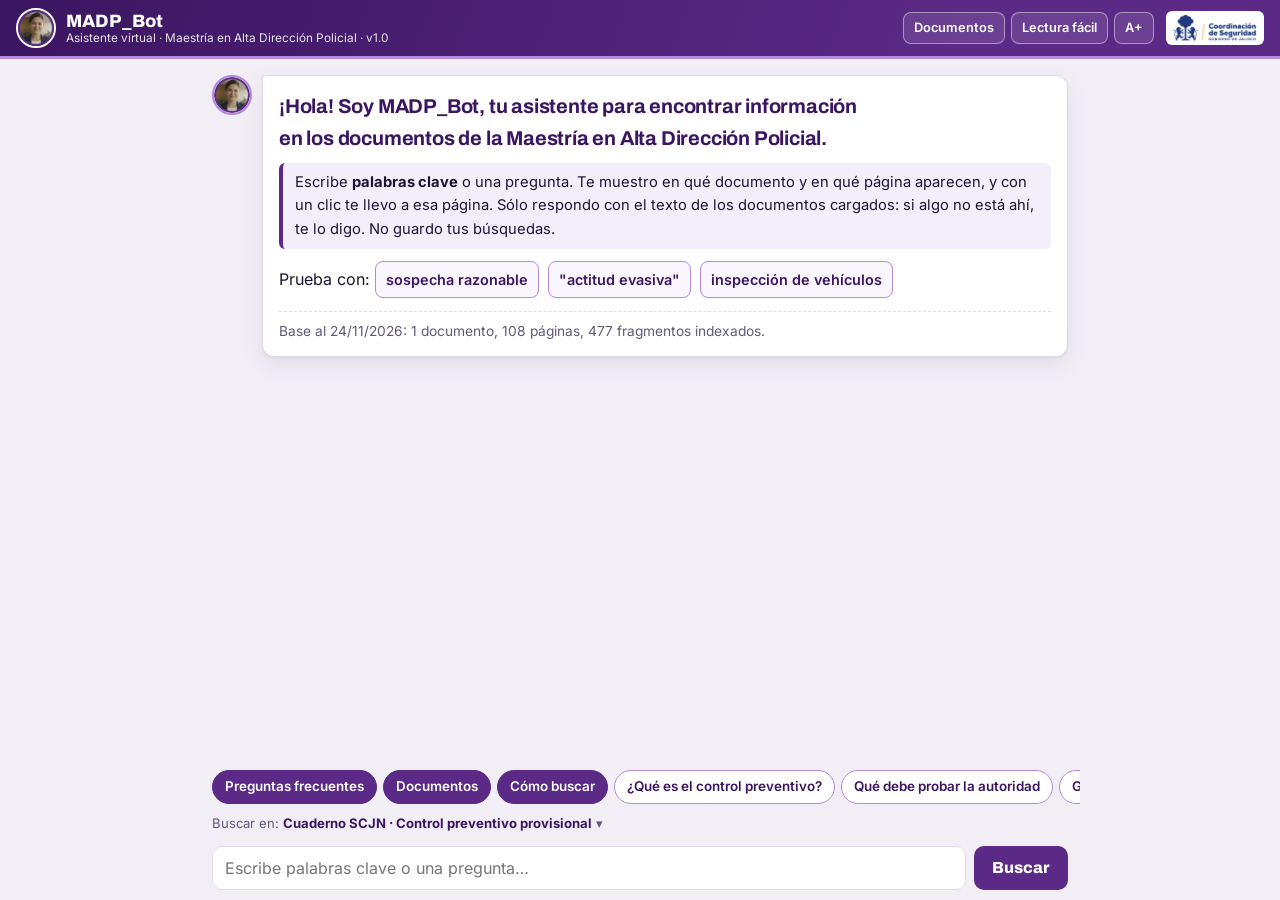
==== index.html @ 247e1f52 "MADP_Bot v1.0: buscador de documentos con visor PDF integrado Réplica del Asistente UIG (mismo estil" ====
<!DOCTYPE html>
<html lang="es">
<head>
<meta charset="utf-8">
<meta name="viewport" content="width=device-width, initial-scale=1, viewport-fit=cover">
<title>MADP_Bot</title>
<meta name="description" content="MADP_Bot: buscador privado de los documentos de la Maestría en Alta Dirección Policial, con salto a la página exacta.">
<meta name="theme-color" content="#3A1560">
<meta name="referrer" content="no-referrer">
<link rel="manifest" href="manifest.webmanifest">
<link rel="icon" type="image/png" href="assets/favicon.png">
<link rel="apple-touch-icon" href="assets/apple-touch-icon.png">
<meta name="apple-mobile-web-app-capable" content="yes">
<meta name="apple-mobile-web-app-title" content="MADP_Bot">
<link rel="stylesheet" href="assets/fuentes.css">
<link rel="stylesheet" href="styles.css">
</head>
<body>
<a class="saltar" href="#entrada">Ir a escribir tu búsqueda</a>

<header class="cab" id="cab">
  <div class="cab-id">
    <img class="cab-avatar" src="assets/violeta-96.webp" alt="" width="40" height="40">
    <div class="cab-tit"><b>MADP_Bot</b><span>Asistente virtual · Maestría en Alta Dirección Policial · v1.0</span></div>
  </div>
  <div class="cab-ajustes" id="cabAjustes">
    <button class="btn-ajuste" id="btnDocs" type="button">Documentos</button>
    <button class="btn-ajuste" id="btnFacil" type="button" role="switch" aria-checked="false">Lectura fácil</button>
    <button class="btn-ajuste" id="btnTexto" type="button" aria-label="Aumentar tamaño de letra">A+</button>
  </div>
  <button class="btn-menu" id="btnMenu" type="button" aria-expanded="false" aria-controls="cabAjustes">Ajustes</button>
  <img class="cab-logo" src="assets/logo-cges.png" alt="Coordinación General Estratégica de Seguridad, Gobierno de Jalisco" height="34">
</header>

<div class="aviso-red" id="avisoRed" role="status" hidden></div>

<main id="principal">
  <section class="chat" id="chat" aria-live="polite" aria-relevant="additions" aria-label="Conversación con MADP_Bot"></section>
</main>

<div class="sugerencias" id="sugerencias" aria-label="Accesos rápidos"></div>

<div class="filtro" id="filtro">
  <button type="button" id="btnFiltro" aria-expanded="false" aria-controls="panelFiltro">Buscar en: <b id="filtroTxt">todos los documentos</b> <span aria-hidden="true">▾</span></button>
  <div class="panel-filtro" id="panelFiltro" hidden></div>
</div>

<form class="entrada" id="formEntrada" autocomplete="off" role="search">
  <label for="entrada" class="oculto-sr">Escribe palabras clave o una pregunta</label>
  <textarea id="entrada" rows="1" maxlength="400" placeholder="Escribe palabras clave o una pregunta…" enterkeyhint="search"></textarea>
  <button type="submit" class="btn-enviar">Buscar</button>
</form>

<div class="visor" id="visor" role="dialog" aria-modal="true" aria-labelledby="visorTit" hidden>
  <div class="visor-barra" id="visorBarra">
    <button type="button" class="v-btn v-cerrar" id="vCerrar" aria-label="Cerrar visor">✕ Cerrar</button>
    <div class="visor-tit"><b id="visorTit"></b><span id="visorPag"></span></div>
    <button type="button" class="v-btn" id="vCompleta">Pantalla completa</button>
    <a class="v-btn v-prim" id="vIr" href="#" target="_blank" rel="noopener">Ir al PDF</a>
  </div>
  <button type="button" class="v-salir-completa" id="vSalirCompleta" hidden>Salir de pantalla completa</button>
  <iframe id="visorMarco" title="Visor de documentos PDF" allow="fullscreen"></iframe>
</div>

<div class="instalar" id="instalar" role="dialog" aria-labelledby="instTit" hidden>
  <img src="assets/violeta-96.webp" alt="" width="44" height="44">
  <div><b id="instTit">Instala MADP_Bot</b><span id="instTxt">Quedará en tu dispositivo y funcionará sin internet.</span></div>
  <button type="button" id="instSi" class="btn-prim">Instalar</button>
  <button type="button" id="instNo" class="btn-sec" aria-label="Ahora no">Ahora no</button>
</div>

<div id="zonaImpresion" aria-hidden="true"></div>

<script src="app.js" defer></script>
</body>
</html>
---- assets/fuentes.css ----
@font-face{font-family:'Inter';font-style:normal;font-weight:400;font-display:swap;src:url([data-uri]) format('woff2')}@font-face{font-family:'Inter';font-style:normal;font-weight:600;font-display:swap;src:url([data-uri]) format('woff2')}@font-face{font-family:'Inter';font-style:normal;font-weight:700;font-display:swap;src:url([data-uri]) format('woff2')}@font-face{font-family:'Archivo';font-style:normal;font-weight:700;font-display:swap;src:url([data-uri]) format('woff2')}@font-face{font-family:'Archivo';font-style:normal;font-weight:800;font-display:swap;src:url([data-uri]) format('woff2')}@font-face{font-family:'IBM Plex Mono';font-style:normal;font-weight:500;font-display:swap;src:url([data-uri]) format('woff2')}@font-face{font-family:'IBM Plex Mono';font-style:normal;font-weight:600;font-display:swap;src:url([data-uri]) format('woff2')}
---- styles.css ----
/* MADP_Bot — misma identidad visual que el Asistente UIG (CGES): encabezado violeta con filete, lienzo claro,
   tarjetas blancas, Archivo + Inter + IBM Plex Mono. Buscador de documentos con visor PDF integrado. */
:root{
  color-scheme: light;
  --tinta:#1C1330; --violeta:#5B2A86; --violeta-900:#3A1560; --violeta-50:#F4EEFB; --lila:#B48AE0; --lila-50:#FAF6FE;
  --lienzo:#F1EEF6; --panel:#FFFFFF; --linea:#E1DAEC; --tenue:#62587A; --tenue-2:#948BA8;
  --rojo:#B3261E; --rojo-50:#FCECEA; --ambar:#8A5A00; --ambar-50:#FFF4DC; --verde:#1E7A45;
  --f-display:'Archivo','Arial Narrow',Arial,sans-serif;
  --f-texto:'Inter',-apple-system,'Segoe UI',Roboto,Arial,sans-serif;
  --f-cifra:'IBM Plex Mono',ui-monospace,Menlo,Consolas,monospace;
  --r:12px; --sombra:0 1px 2px rgba(28,19,48,.06),0 8px 24px rgba(28,19,48,.07);
  --esc:1;
}
*{box-sizing:border-box}
html{-webkit-text-size-adjust:100%}
body{margin:0;background:var(--lienzo);color:var(--tinta);font-family:var(--f-texto);font-size:calc(16px * var(--esc));line-height:1.6;
  -webkit-font-smoothing:antialiased;min-height:100vh;display:flex;flex-direction:column;padding-bottom:env(safe-area-inset-bottom)}
h1,h2,h3{font-family:var(--f-display);letter-spacing:-.01em;margin:0;color:var(--violeta-900);text-wrap:balance}
button,input,textarea{font:inherit;color:inherit}
button{cursor:pointer}
a{color:var(--violeta)}
:focus-visible{outline:3px solid var(--lila);outline-offset:2px;border-radius:6px}
.oculto-sr{position:absolute;width:1px;height:1px;overflow:hidden;clip:rect(0 0 0 0);white-space:nowrap}
.saltar{position:absolute;left:-9999px;top:0;background:#fff;padding:8px 12px;z-index:100}
.saltar:focus{left:8px;top:8px}
@media (prefers-reduced-motion:reduce){*{transition:none!important;animation:none!important}}

/* ---------- Encabezado único: identidad y ajustes ---------- */
.cab{position:sticky;top:0;z-index:60;display:flex;align-items:center;gap:12px;flex-wrap:nowrap;
  background:linear-gradient(110deg,var(--violeta-900),var(--violeta) 75%);color:#fff;border-bottom:3px solid var(--lila);
  padding:8px 16px;padding-top:calc(8px + env(safe-area-inset-top))}
.cab-id{display:flex;align-items:center;gap:10px;min-width:0;flex:1 1 auto}
.cab-avatar{width:40px;height:40px;border-radius:50%;border:2px solid #fff;flex-shrink:0}
.cab-tit{display:flex;flex-direction:column;line-height:1.15;min-width:0}
.cab-tit b{font-family:var(--f-display);font-size:1.12em;font-weight:800}
.cab-tit span{font-size:.74em;opacity:.88;white-space:nowrap;overflow:hidden;text-overflow:ellipsis}
.cab-ajustes{display:flex;gap:6px;flex-shrink:0}
.cab button{border:1px solid rgba(255,255,255,.45);background:rgba(255,255,255,.1);color:#fff;border-radius:8px;padding:5px 10px;font-size:.8em;font-weight:600}
.cab button[aria-checked="true"]{background:#fff;color:var(--violeta-900)}
.btn-menu{display:none}
.cab-logo{background:#fff;border-radius:6px;padding:3px 6px;height:34px;width:auto;flex-shrink:0}
@media (max-width:1100px){.cab-logo{display:none}}
/* Celular y tableta: dos renglones; ajustes en un menú */
@media (max-width:860px){
  .cab{display:grid;grid-template-columns:1fr auto;grid-template-areas:"id menu" "aj aj";gap:8px 8px;padding:8px 12px}
  .cab-id{grid-area:id}.btn-menu{display:inline-block;grid-area:menu}
  .cab-ajustes{grid-area:aj;display:none;flex-wrap:wrap}
  .cab.abierto .cab-ajustes{display:flex}
}
@media (max-width:860px){.cab-tit span{white-space:normal;overflow:visible}}
@media (max-width:380px){.cab-tit span{font-size:.7em}}

.aviso-red{background:var(--ambar-50);color:var(--ambar);text-align:center;font-size:.85em;padding:4px 10px;border-bottom:1px solid #F0DDB0}

/* ---------- Chat ---------- */
main{flex:1;width:100%;max-width:880px;margin:0 auto;padding:16px 12px 8px}
.chat{display:flex;flex-direction:column;gap:14px}
.msg{display:flex;gap:10px;align-items:flex-start;animation:entra .25s ease-out}
@keyframes entra{from{opacity:0;transform:translateY(6px)}to{opacity:1;transform:none}}
.msg .av{width:40px;height:40px;border-radius:50%;flex-shrink:0;border:2px solid var(--lila);background:#fff}
.burbuja{background:var(--panel);border:1px solid var(--linea);border-radius:4px var(--r) var(--r) var(--r);padding:14px 16px;box-shadow:var(--sombra);min-width:0;flex:1}
.msg.usr{justify-content:flex-end}
.msg.usr .burbuja{flex:0 1 auto;max-width:80%;background:var(--violeta);color:#fff;border-color:var(--violeta);border-radius:var(--r) 4px var(--r) var(--r)}
.burbuja p{margin:.2em 0 .6em}
.burbuja p:last-child{margin-bottom:0}
.burbuja ul{margin:.3em 0 .7em;padding-left:1.25em}
.burbuja li{margin:.25em 0}
.burbuja h2{font-size:1.15em;margin:0 0 .4em}
.burbuja h3{font-size:1em;margin:.8em 0 .3em}
.aclara{font-size:.86em;color:var(--tenue);border-top:1px dashed var(--linea);margin-top:10px;padding-top:8px}

.saludo h1{font-size:1.25em;margin-bottom:.3em}
.limites{background:var(--violeta-50);border-left:4px solid var(--violeta);padding:8px 12px;border-radius:6px;font-size:.92em;margin:.6em 0}
/* ---------- Respuestas ---------- */
.etq{display:inline-block;font-size:.72em;font-weight:700;letter-spacing:.04em;text-transform:uppercase;color:var(--violeta);margin-bottom:4px}
.citas{margin-top:12px;border-top:1px solid var(--linea);padding-top:10px}
.citas h3{font-size:.85em;text-transform:uppercase;letter-spacing:.04em;color:var(--tenue);margin:0 0 6px}
.cita{font-size:.86em;padding:6px 0;border-bottom:1px solid #F1ECF7}
.cita:last-child{border-bottom:0}
.cita b{color:var(--violeta-900)}
.cita .fec{font-family:var(--f-cifra);font-size:.92em;color:var(--tenue)}
.cita a{font-size:.95em;white-space:nowrap}
.marca{display:inline-block;font-size:.72em;font-weight:700;border-radius:4px;padding:1px 6px;margin-left:4px;vertical-align:1px}
.marca.conf{background:var(--ambar-50);color:var(--ambar)}
.marca.trans{background:var(--ambar-50);color:var(--ambar)}
.marca.hist{background:#EEE;color:#555}
.marca.doct{background:var(--violeta-50);color:var(--violeta)}
.resultado{border:1px solid var(--linea);border-radius:10px;padding:10px 12px;margin:10px 0;background:var(--lila-50)}
.resultado .ref{font-weight:700;color:var(--violeta-900)}
.resultado .meta{font-size:.82em;color:var(--tenue)}
.resultado .frag{margin:.4em 0;font-size:.95em}
.resultado mark{background:#EBDDFB;color:inherit;border-radius:3px;padding:0 2px}
.texto-completo{white-space:pre-wrap;font-size:.92em;margin-top:6px;background:#fff;border:1px solid var(--linea);border-radius:8px;padding:10px;max-height:420px;overflow:auto}
.nota-ref{color:var(--tenue-2);font-size:.85em}
.acciones{display:flex;gap:8px;flex-wrap:wrap;margin-top:10px}
.acciones button,.btn-prim,.btn-sec{border-radius:8px;padding:6px 12px;font-size:.85em;font-weight:600;border:1px solid var(--violeta);background:#fff;color:var(--violeta)}
.btn-prim{background:var(--violeta);color:#fff}
.facil{background:#FFFBEA;border:1px solid #F3E2A6;border-radius:8px;padding:8px 12px;margin:.5em 0}
.facil li{font-size:1.05em}

.cargando{display:inline-flex;gap:4px}
.cargando span{width:7px;height:7px;border-radius:50%;background:var(--lila);animation:pulso 1s infinite}
.cargando span:nth-child(2){animation-delay:.15s}.cargando span:nth-child(3){animation-delay:.3s}
@keyframes pulso{0%,100%{opacity:.3}50%{opacity:1}}

/* ---------- Sugerencias y entrada ---------- */
.sugerencias{width:100%;max-width:880px;margin:0 auto;padding:0 12px 6px;display:flex;gap:6px;overflow-x:auto;scrollbar-width:thin}
.sugerencias button{flex-shrink:0;border:1px solid var(--lila);background:#fff;color:var(--violeta-900);border-radius:999px;padding:5px 12px;font-size:.84em;font-weight:600}
.sugerencias button:hover{background:var(--violeta-50)}
.entrada{position:sticky;bottom:0;z-index:40;display:flex;gap:8px;width:100%;max-width:880px;margin:0 auto;padding:10px 12px calc(10px + env(safe-area-inset-bottom));
  background:linear-gradient(to top,var(--lienzo) 75%,rgba(241,238,246,0))}
.entrada textarea{flex:1;resize:none;border:1.5px solid var(--linea);border-radius:10px;padding:10px 12px;background:#fff;max-height:140px;line-height:1.4}
.entrada textarea:focus{border-color:var(--violeta);outline:none;box-shadow:0 0 0 3px var(--violeta-50)}
.btn-enviar{background:var(--violeta);color:#fff;border:0;border-radius:10px;padding:0 18px;font-weight:800;font-family:var(--f-display)}

.instalar{position:fixed;left:50%;transform:translateX(-50%);bottom:84px;z-index:70;width:min(560px,calc(100% - 20px));background:#fff;border:1px solid var(--linea);
  border-radius:14px;box-shadow:0 10px 40px rgba(28,19,48,.2);padding:10px 12px;display:flex;align-items:center;gap:10px;flex-wrap:wrap}
.instalar img{border-radius:50%}
.instalar div{flex:1;min-width:160px;display:flex;flex-direction:column;font-size:.88em}
.instalar[hidden]{display:none}

/* ---------- Impresión / PDF ---------- */
#zonaImpresion{display:none}
@media print{
  body.imprimiendo > *:not(#zonaImpresion){display:none!important}
  body.imprimiendo #zonaImpresion{display:block}
  body{background:#fff;font-size:11pt}
  .imp-cab{display:flex;justify-content:space-between;align-items:center;border-bottom:3px solid var(--violeta);padding-bottom:6px;margin-bottom:10px}
  .imp-cab img{height:34px}
  .imp-pie{margin-top:14px;border-top:1px solid #ccc;padding-top:6px;font-size:8.5pt;color:#555}
  .acciones,.btn-ver,.sep{display:none!important}
  .resultado{break-inside:avoid;-webkit-print-color-adjust:exact;print-color-adjust:exact}
  .texto-completo{max-height:none;overflow:visible}
}

/* Lectura fácil: se activa con el botón del encabezado */
.facil{display:none}
body.facil-on .facil{display:block}
body.facil-on .detalle{display:none}
p.facil-nota{font-size:.85em;color:var(--ambar)}
.msg{scroll-margin-top:130px}
.btn-ver{border:1px solid var(--violeta);background:#fff;color:var(--violeta);border-radius:6px;padding:1px 8px;font-size:.82em;font-weight:600}
.resultado .btn-ver{margin-top:4px;padding:4px 10px}
.btn-ver:hover{background:var(--violeta-50)}

/* ---------- v3.0: sugerencias, ruta guiada, glosario, voz, lista de preguntas ---------- */
.te-refieres{display:flex;flex-direction:column;gap:6px;margin:6px 0 10px}
button.sug{display:inline-block;text-align:left;border:1px solid var(--lila);background:var(--lila-50);color:var(--violeta-900);border-radius:8px;padding:6px 10px;font-size:.9em;font-weight:600;margin:3px 4px 3px 0}
button.sug:hover,button.sug:focus-visible{background:var(--violeta-50)}
button.term{border:0;background:none;padding:0;font:inherit;color:inherit;text-decoration:underline dotted var(--violeta);text-underline-offset:3px;cursor:help}
button.term[aria-expanded="true"]{background:var(--violeta-50);border-radius:3px}
.def{background:var(--violeta-50);border-left:3px solid var(--violeta);border-radius:6px;padding:6px 10px;margin:4px 0 8px;font-size:.9em}
details.cat{border:1px solid var(--linea);border-radius:8px;margin:6px 0;padding:4px 10px;background:#fff}
details.cat summary{cursor:pointer;font-weight:700;color:var(--violeta-900);padding:4px 0}
details.cat button.sug{display:block;width:100%}
.sugerencias .chip-fijo{background:var(--violeta);color:#fff;border-color:var(--violeta)}
/* ---------- v3.1: documentos descargables ---------- */
.descargas{margin:10px 0 6px;padding:10px 12px;border:1px solid var(--lila);border-radius:10px;background:var(--lila-50)}
.descargas h3{margin:0 0 6px;font-size:.95em;color:var(--violeta-900)}
.btn-desc{display:flex;align-items:center;gap:8px;text-decoration:none;color:var(--violeta-900);font-weight:600;padding:7px 4px;border-top:1px solid var(--linea);font-size:.92em}
.btn-desc:first-of-type{border-top:0}
.btn-desc:hover,.btn-desc:focus-visible{background:#fff}
.d-fmt{flex:0 0 auto;min-width:74px;text-align:center;font-size:.78em;font-weight:700;color:#fff;background:var(--violeta);border-radius:6px;padding:2px 6px}
@media print{.descargas{display:none}}
/* v3.2: enlace al sitio oficial dentro de «Descargar y consultar» */
.d-fmt.d-web{background:#fff;color:var(--violeta);border:1px solid var(--violeta)}
.d-nota{display:block;font-size:.8em;font-weight:500;color:#5c5470}

/* ---------- MADP_Bot: resultados tipo buscador ---------- */
.res-cab{display:flex;flex-wrap:wrap;gap:4px 10px;align-items:baseline;margin-bottom:4px}
.res-cab .total{font-family:var(--f-cifra);font-size:.82em;color:var(--tenue)}
.resultado .ruta{font-size:.8em;color:var(--verde);font-family:var(--f-cifra);line-height:1.35;word-break:break-word}
.resultado .ref{font-family:var(--f-display);font-size:1.02em;line-height:1.3;margin:2px 0}
.resultado .parte{font-weight:600;color:var(--violeta);font-size:.85em}
.pag-chip{display:inline-block;font-family:var(--f-cifra);font-size:.78em;font-weight:600;background:#fff;border:1px solid var(--lila);color:var(--violeta-900);border-radius:999px;padding:0 8px;white-space:nowrap}
.res-acc{display:flex;flex-wrap:wrap;gap:6px;margin-top:6px}
.btn-ir{border:0;background:var(--violeta);color:#fff;border-radius:8px;padding:5px 12px;font-weight:700;font-size:.86em;font-family:var(--f-display)}
.btn-ir:hover,.btn-ir:focus-visible{background:var(--violeta-900)}
.btn-lnk{border:1px solid var(--violeta);background:#fff;color:var(--violeta);border-radius:8px;padding:4px 10px;font-size:.84em;font-weight:600;text-decoration:none;display:inline-flex;align-items:center}
.btn-lnk small{font-weight:500;color:var(--tenue);margin-left:4px}
.btn-mas{display:block;width:100%;margin-top:8px;border:1px dashed var(--violeta);background:#fff;color:var(--violeta);border-radius:8px;padding:7px;font-weight:700}
.faq-blq{border-left:3px solid var(--violeta);background:var(--lila-50);border-radius:0 8px 8px 0;padding:8px 12px;margin:8px 0}
.faq-blq blockquote{margin:0 0 6px;font-size:.96em}
.faq-blq .ruta{font-size:.8em;color:var(--tenue);font-family:var(--f-cifra)}
.ayuda dl{display:grid;grid-template-columns:auto 1fr;gap:4px 12px;margin:6px 0;font-size:.92em}
.ayuda dt{font-family:var(--f-cifra);background:var(--violeta-50);border-radius:4px;padding:0 6px;color:var(--violeta-900);white-space:nowrap}
.ayuda dd{margin:0}
.doc-ficha{border:1px solid var(--linea);border-radius:10px;padding:10px 12px;margin:8px 0;background:#fff}
.doc-ficha h3{margin:0 0 2px;font-size:1em}
.doc-ficha .meta{font-size:.82em;color:var(--tenue)}
.toc{margin:6px 0 0;padding:0;list-style:none;font-size:.9em}
.toc li{display:flex;justify-content:space-between;gap:8px;border-top:1px solid #F1ECF7;padding:3px 0}
.toc li button{border:0;background:none;padding:0;text-align:left;color:var(--violeta-900);font:inherit;cursor:pointer}
.toc li button:hover{text-decoration:underline}
.toc li.n1{padding-left:14px}.toc li.n2{padding-left:28px;font-size:.95em}
.toc .pg{font-family:var(--f-cifra);color:var(--tenue);font-size:.88em;white-space:nowrap}
.sug-dif{font-size:.92em}
.sug-dif button{border:0;background:none;padding:0;color:var(--violeta);font-weight:700;text-decoration:underline;font:inherit;cursor:pointer}

/* Filtro de documentos */
.filtro{width:100%;max-width:880px;margin:0 auto;padding:0 12px;position:relative}
.filtro > button{border:0;background:none;color:var(--tenue);font-size:.82em;padding:2px 0}
.filtro > button b{color:var(--violeta-900)}
.panel-filtro{position:absolute;bottom:100%;left:12px;right:12px;max-width:560px;background:#fff;border:1px solid var(--linea);border-radius:12px;box-shadow:0 10px 40px rgba(28,19,48,.18);padding:10px 12px;z-index:65;max-height:50vh;overflow:auto}
.panel-filtro label{display:flex;gap:8px;align-items:flex-start;padding:5px 0;border-top:1px solid #F1ECF7;font-size:.92em}
.panel-filtro label:first-of-type{border-top:0}
.panel-filtro .pf-acc{display:flex;gap:8px;margin-bottom:6px}
.panel-filtro .pf-acc button{border:1px solid var(--violeta);background:#fff;color:var(--violeta);border-radius:6px;padding:2px 8px;font-size:.8em;font-weight:600}
.panel-filtro[hidden]{display:none}

/* Visor PDF integrado */
.visor{position:fixed;inset:0;z-index:90;background:#2b2140;display:flex;flex-direction:column}
.visor[hidden]{display:none}
.visor-barra{display:flex;align-items:center;gap:8px;background:linear-gradient(110deg,var(--violeta-900),var(--violeta) 75%);color:#fff;border-bottom:3px solid var(--lila);
  padding:8px 12px;padding-top:calc(8px + env(safe-area-inset-top))}
.visor-tit{flex:1;min-width:0;display:flex;flex-direction:column;line-height:1.2}
.visor-tit b{font-family:var(--f-display);white-space:nowrap;overflow:hidden;text-overflow:ellipsis}
.visor-tit span{font-size:.78em;opacity:.9;font-family:var(--f-cifra)}
.v-btn{border:1px solid rgba(255,255,255,.5);background:rgba(255,255,255,.1);color:#fff;border-radius:8px;padding:6px 10px;font-size:.82em;font-weight:700;text-decoration:none;white-space:nowrap}
.v-btn.v-prim{background:#fff;color:var(--violeta-900);border-color:#fff}
.visor iframe{flex:1;width:100%;border:0;background:#525659}
.v-salir-completa{position:absolute;bottom:calc(16px + env(safe-area-inset-bottom));right:16px;z-index:2;border:0;background:rgba(58,21,96,.92);color:#fff;border-radius:999px;padding:6px 12px;font-size:.8em;font-weight:700;box-shadow:0 4px 14px rgba(0,0,0,.3)}
.visor.completa .visor-barra{display:none}
@media (max-width:560px){.visor-barra{flex-wrap:wrap}.visor-tit{order:-1;flex-basis:100%}.v-btn{flex:1;text-align:center}}
body.visor-abierto{overflow:hidden}
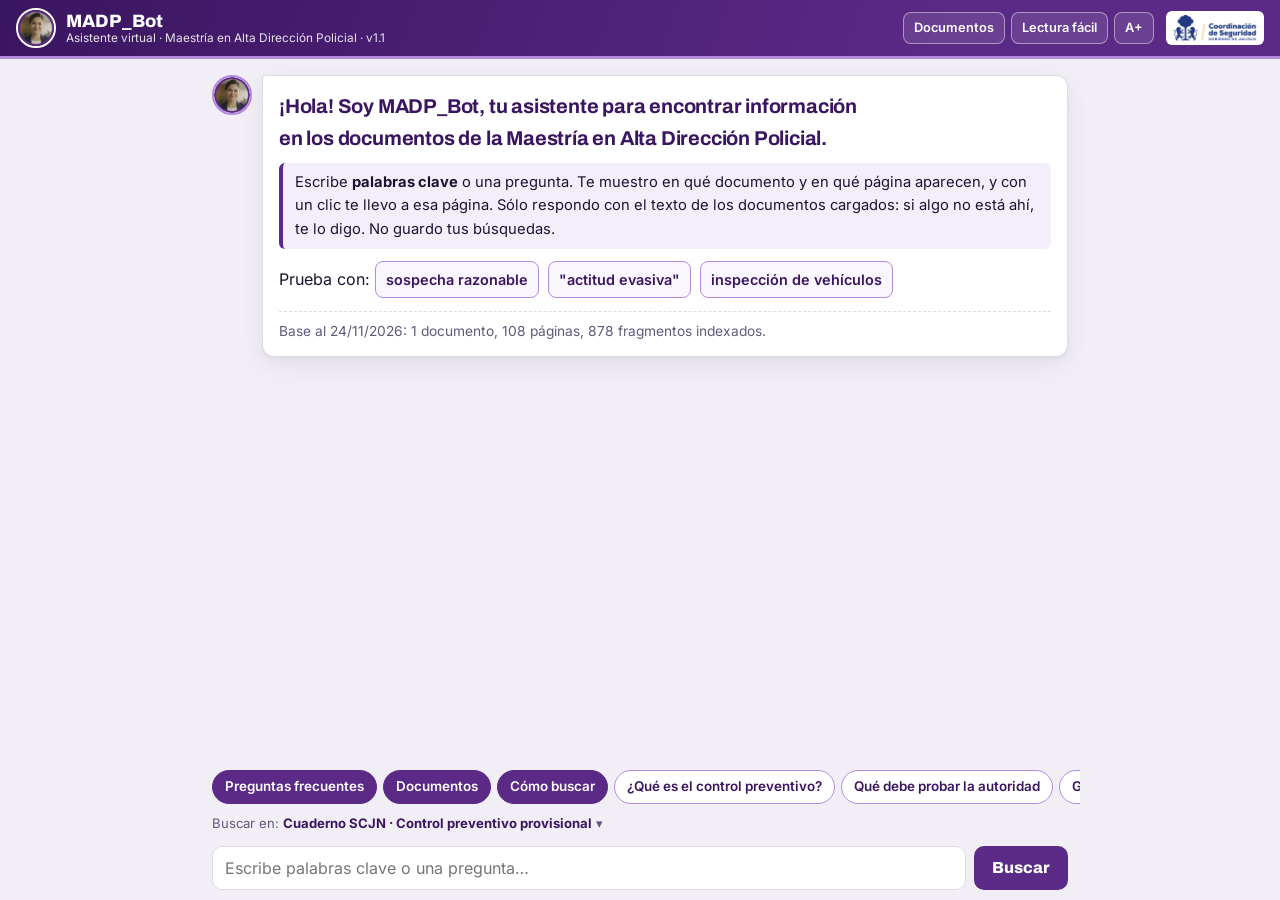
==== commit 19710bbf: "MADP_Bot v1.1: párrafos completos, varios párrafos por página y textos repetidos agrupados - Cada fr" ====
--- a/index.html
+++ b/index.html
@@ -21,7 +21,7 @@
 <header class="cab" id="cab">
   <div class="cab-id">
     <img class="cab-avatar" src="assets/violeta-96.webp" alt="" width="40" height="40">
-    <div class="cab-tit"><b>MADP_Bot</b><span>Asistente virtual · Maestría en Alta Dirección Policial · v1.0</span></div>
+    <div class="cab-tit"><b>MADP_Bot</b><span>Asistente virtual · Maestría en Alta Dirección Policial · v1.1</span></div>
   </div>
   <div class="cab-ajustes" id="cabAjustes">
     <button class="btn-ajuste" id="btnDocs" type="button">Documentos</button>
--- a/styles.css
+++ b/styles.css
@@ -223,3 +223,20 @@
 .visor.completa .visor-barra{display:none}
 @media (max-width:560px){.visor-barra{flex-wrap:wrap}.visor-tit{order:-1;flex-basis:100%}.v-btn{flex:1;text-align:center}}
 body.visor-abierto{overflow:hidden}
+
+/* v1.1: párrafos por página, párrafo completo y textos repetidos */
+.resultado .par{border-top:1px dashed #E4DCF0;padding-top:6px;margin-top:6px}
+.resultado .par:first-of-type{border-top:0;padding-top:0}
+.par-parte{font-size:.78em;font-weight:700;color:var(--violeta);text-transform:uppercase;letter-spacing:.03em;margin-bottom:2px}
+.n-par{font-family:var(--f-cifra);font-size:.75em;color:var(--tenue)}
+.resultado .btn-ver small{font-weight:500;color:var(--tenue);text-decoration:none}
+.texto-completo{background:#fff;border:1px solid var(--linea);border-radius:8px;padding:8px 10px;margin-top:4px;line-height:1.55}
+.resultado .txt .meta{font-size:.78em;color:var(--tenue);font-family:var(--f-cifra);margin-top:2px}
+.btn-demas{margin-top:6px;border:1px dashed var(--violeta);background:#fff;color:var(--violeta);border-radius:8px;padding:4px 10px;font-weight:700;font-size:.84em}
+.tambien{margin-top:8px;background:#FBF9FE;border:1px solid #E4DCF0;border-radius:8px;padding:6px 10px;font-size:.86em}
+.tambien b{display:block;color:var(--violeta-900);margin-bottom:2px}
+.tb-fila{display:flex;flex-wrap:wrap;align-items:center;justify-content:space-between;gap:6px;padding:3px 0;border-top:1px solid #F1ECF7}
+.tb-fila:first-of-type{border-top:0}
+.tb-fila span{font-family:var(--f-cifra);font-size:.92em;color:var(--tenue)}
+.tb-fila .btn-ir{padding:3px 10px;font-size:.82em}
+@media print{.par-oculto{display:block!important}}
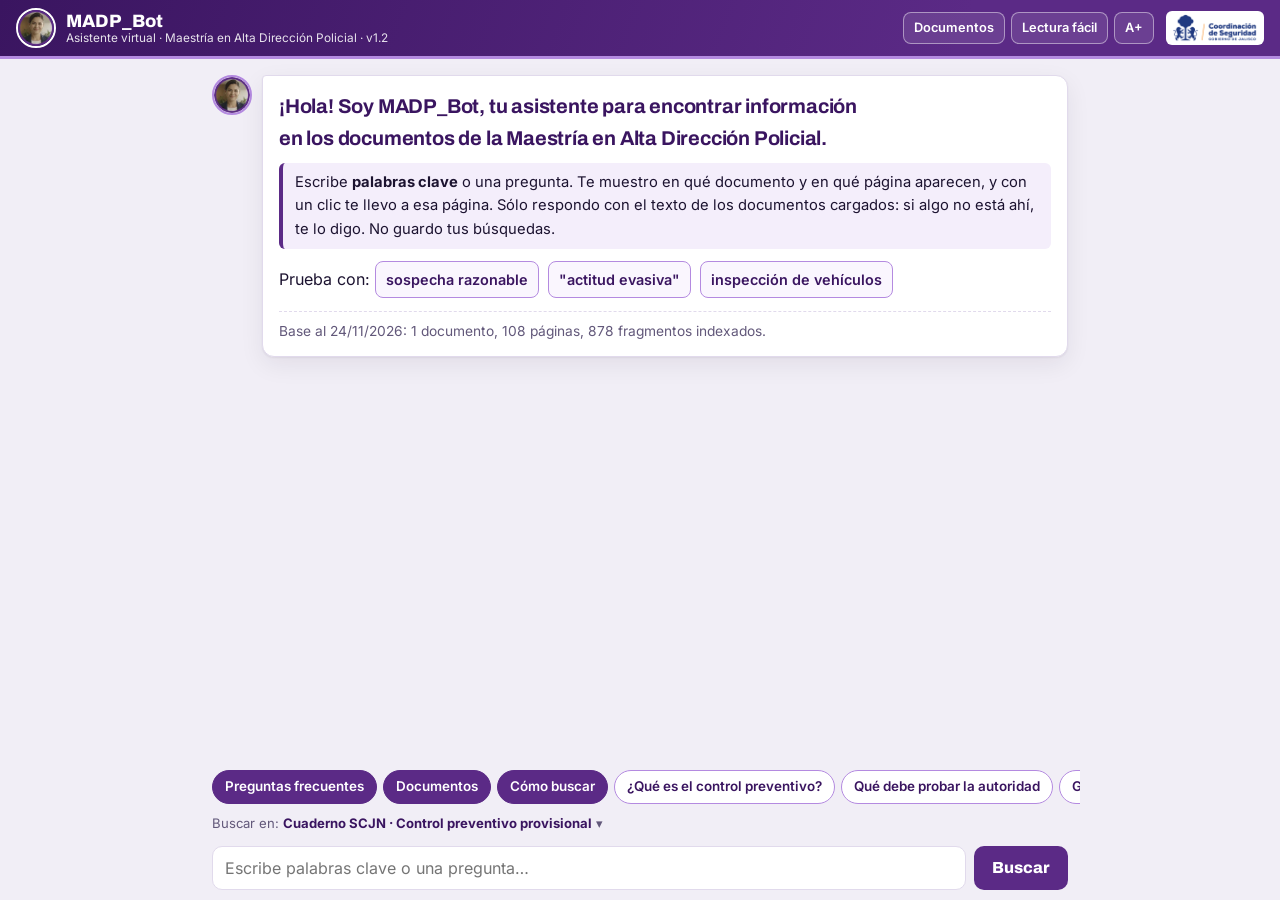
==== commit c968c380: "MADP_Bot v1.2: diseño de la versión inicial con párrafo completo correcto - Una tarjeta por página c" ====
--- a/index.html
+++ b/index.html
@@ -21,7 +21,7 @@
 <header class="cab" id="cab">
   <div class="cab-id">
     <img class="cab-avatar" src="assets/violeta-96.webp" alt="" width="40" height="40">
-    <div class="cab-tit"><b>MADP_Bot</b><span>Asistente virtual · Maestría en Alta Dirección Policial · v1.1</span></div>
+    <div class="cab-tit"><b>MADP_Bot</b><span>Asistente virtual · Maestría en Alta Dirección Policial · v1.2</span></div>
   </div>
   <div class="cab-ajustes" id="cabAjustes">
     <button class="btn-ajuste" id="btnDocs" type="button">Documentos</button>
--- a/styles.css
+++ b/styles.css
@@ -89,7 +89,7 @@
 .resultado .ref{font-weight:700;color:var(--violeta-900)}
 .resultado .meta{font-size:.82em;color:var(--tenue)}
 .resultado .frag{margin:.4em 0;font-size:.95em}
-.resultado mark{background:#EBDDFB;color:inherit;border-radius:3px;padding:0 2px}
+.resultado mark,.texto-completo mark{background:#FFE600;color:#1C1330;font-weight:700;border-radius:3px;padding:0 2px}
 .texto-completo{white-space:pre-wrap;font-size:.92em;margin-top:6px;background:#fff;border:1px solid var(--linea);border-radius:8px;padding:10px;max-height:420px;overflow:auto}
 .nota-ref{color:var(--tenue-2);font-size:.85em}
 .acciones{display:flex;gap:8px;flex-wrap:wrap;margin-top:10px}
@@ -224,19 +224,10 @@
 @media (max-width:560px){.visor-barra{flex-wrap:wrap}.visor-tit{order:-1;flex-basis:100%}.v-btn{flex:1;text-align:center}}
 body.visor-abierto{overflow:hidden}
 
-/* v1.1: párrafos por página, párrafo completo y textos repetidos */
-.resultado .par{border-top:1px dashed #E4DCF0;padding-top:6px;margin-top:6px}
-.resultado .par:first-of-type{border-top:0;padding-top:0}
-.par-parte{font-size:.78em;font-weight:700;color:var(--violeta);text-transform:uppercase;letter-spacing:.03em;margin-bottom:2px}
-.n-par{font-family:var(--f-cifra);font-size:.75em;color:var(--tenue)}
-.resultado .btn-ver small{font-weight:500;color:var(--tenue);text-decoration:none}
-.texto-completo{background:#fff;border:1px solid var(--linea);border-radius:8px;padding:8px 10px;margin-top:4px;line-height:1.55}
-.resultado .txt .meta{font-size:.78em;color:var(--tenue);font-family:var(--f-cifra);margin-top:2px}
-.btn-demas{margin-top:6px;border:1px dashed var(--violeta);background:#fff;color:var(--violeta);border-radius:8px;padding:4px 10px;font-weight:700;font-size:.84em}
-.tambien{margin-top:8px;background:#FBF9FE;border:1px solid #E4DCF0;border-radius:8px;padding:6px 10px;font-size:.86em}
-.tambien b{display:block;color:var(--violeta-900);margin-bottom:2px}
-.tb-fila{display:flex;flex-wrap:wrap;align-items:center;justify-content:space-between;gap:6px;padding:3px 0;border-top:1px solid #F1ECF7}
-.tb-fila:first-of-type{border-top:0}
-.tb-fila span{font-family:var(--f-cifra);font-size:.92em;color:var(--tenue)}
-.tb-fila .btn-ir{padding:3px 10px;font-size:.82em}
-@media print{.par-oculto{display:block!important}}
+
+/* v1.2: otras coincidencias y párrafo completo en el recuadro blanco */
+.lnk-mas{display:inline;border:0;background:none;padding:0;margin:0;font:inherit;font-size:.82em;color:var(--tenue);text-decoration:underline;text-underline-offset:2px;cursor:pointer}
+.lnk-mas:hover,.lnk-mas:focus-visible{color:var(--violeta)}
+.texto-completo{background:#fff;border:1px solid var(--linea);border-radius:8px;padding:8px 10px;margin-top:6px;line-height:1.55}
+.resultado .txt .leyenda{font-size:.78em;color:var(--tenue);font-family:var(--f-cifra);margin:3px 0 2px}
+@media print{.resultado mark,.texto-completo mark{background:#FFE600!important;-webkit-print-color-adjust:exact;print-color-adjust:exact}}
